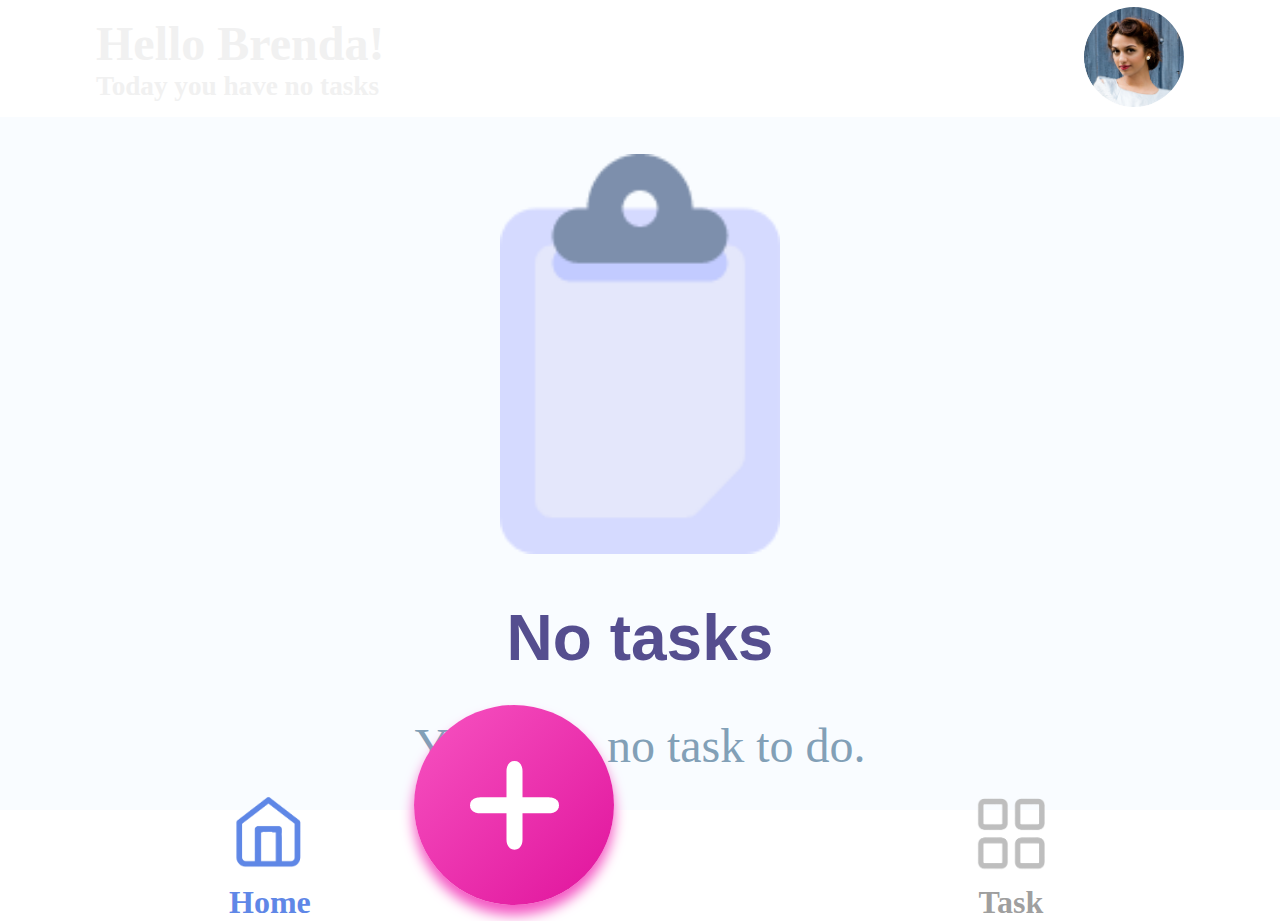
==== home.html @ b43a0989 "Main page commit" ====
<!DOCTYPE html>
<html lang="en">
    <head>
        <title>Home</title>
        <link rel="stylesheet" href="css/home.css">
    </head>
    <body>
        <div class="root">
            <header class="header">
                <div class="header-info">
                    <div class="header-details">
                        <h1>Hello Brenda!</h1>
                        <h3>Today you have no tasks</h3>
                    </div>
                    <div class="header-photo">
                        <img src="img/Untitled.png" width="100" height="100">
                    </div>
                </div>
                <div class="header-reminder"></div>
            </header>
            <section class="content">
                <div>
                    <img src="img/Group 12.png" width="280px" height="400px">
                </div>
                <div>
                    <h1>No tasks</h1>
                    <h3>You have no task to do.</h3>
                </div>
            </section>
            <footer class="footer">
                <div class="home-bar">
                    <img src="img/home.png" width="80" height="90">
                    <h1 >Home</h1>
                </div>
                <div>
                    <div class="add-task">
                        <img src="img/Button.png">
                    </div>
                </div>
                <div class="task-bar">
                    <img src="img/task.png" width="80" height="90">
                    <h1>Task</h1>
                </div>
            </footer>
        </div>
    </body>
</html>
---- css/home.css ----
html, body, .root {
  width: 100%;
  height: 100%;
  margin: 0 auto;
}

.root {
  display: -webkit-box;
  display: -ms-flexbox;
  display: flex;
  -webkit-box-orient: vertical;
  -webkit-box-direction: normal;
      -ms-flex-direction: column;
          flex-direction: column;
}

.root .header {
  display: -webkit-box;
  display: -ms-flexbox;
  display: flex;
  -webkit-box-orient: vertical;
  -webkit-box-direction: normal;
      -ms-flex-direction: column;
          flex-direction: column;
  -webkit-box-align: center;
      -ms-flex-align: center;
          align-items: center;
  background-image: url("../img/image2.png");
  background-repeat: round;
  height: 13%;
}

.root .header .header-info {
  display: -webkit-box;
  display: -ms-flexbox;
  display: flex;
  -webkit-box-pack: justify;
      -ms-flex-pack: justify;
          justify-content: space-between;
  -webkit-box-align: center;
      -ms-flex-align: center;
          align-items: center;
  color: #F1F1F1;
  height: 100%;
  width: 85%;
}

.root .header .header-info .header-details {
  width: 50%;
  font-family: Rubik;
}

.root .header .header-info .header-details h1 {
  font-size: 3em;
  margin: 0 auto;
}

.root .header .header-info .header-details h3 {
  font-size: 1.7em;
  margin: 0 auto;
}

.root .header .header-info .header-photo img {
  border-radius: 50%;
}

.root .header .header-reminder {
  height: 500px;
  display: none;
}

.root .content {
  background: #F9FCFF;
  height: 77%;
  display: -webkit-box;
  display: -ms-flexbox;
  display: flex;
  -webkit-box-pack: center;
      -ms-flex-pack: center;
          justify-content: center;
  -webkit-box-orient: vertical;
  -webkit-box-direction: normal;
      -ms-flex-direction: column;
          flex-direction: column;
  -webkit-box-align: center;
      -ms-flex-align: center;
          align-items: center;
}

.root .content h1 {
  color: #554E8F;
  text-align: center;
  font-size: 4em;
  font-family: sans-serif;
}

.root .content h3 {
  color: #82A0B7;
  font-size: 3em;
  margin: 0 auto;
  font-family: Rubik;
  font-weight: normal;
}

.root .footer {
  display: -webkit-box;
  display: -ms-flexbox;
  display: flex;
  width: 90%;
  -ms-flex-pack: distribute;
      justify-content: space-around;
  -webkit-box-align: center;
      -ms-flex-align: center;
          align-items: center;
  -ms-flex-item-align: center;
      align-self: center;
  position: relative;
  height: 10%;
}

.root .footer .home-bar h1 {
  color: #5F87E7;
  text-align: center;
  margin: 0 auto;
}

.root .footer .add-task {
  width: 200px;
  height: 200px;
  border-radius: 50%;
  position: absolute;
  top: -105px;
  left: 350px;
  background: -webkit-gradient(linear, left top, right bottom, from(#F753C1), to(#E0139C));
  background: linear-gradient(to bottom right, #F753C1, #E0139C);
  -webkit-box-shadow: 0px 10px 13px #F456C3;
          box-shadow: 0px 10px 13px #F456C3;
  display: -webkit-box;
  display: -ms-flexbox;
  display: flex;
  -webkit-box-pack: center;
      -ms-flex-pack: center;
          justify-content: center;
  -webkit-box-align: center;
      -ms-flex-align: center;
          align-items: center;
}

.root .footer .task-bar h1 {
  color: #9F9F9F;
  text-align: center;
  margin: 0 auto;
}
/*# sourceMappingURL=home.css.map */
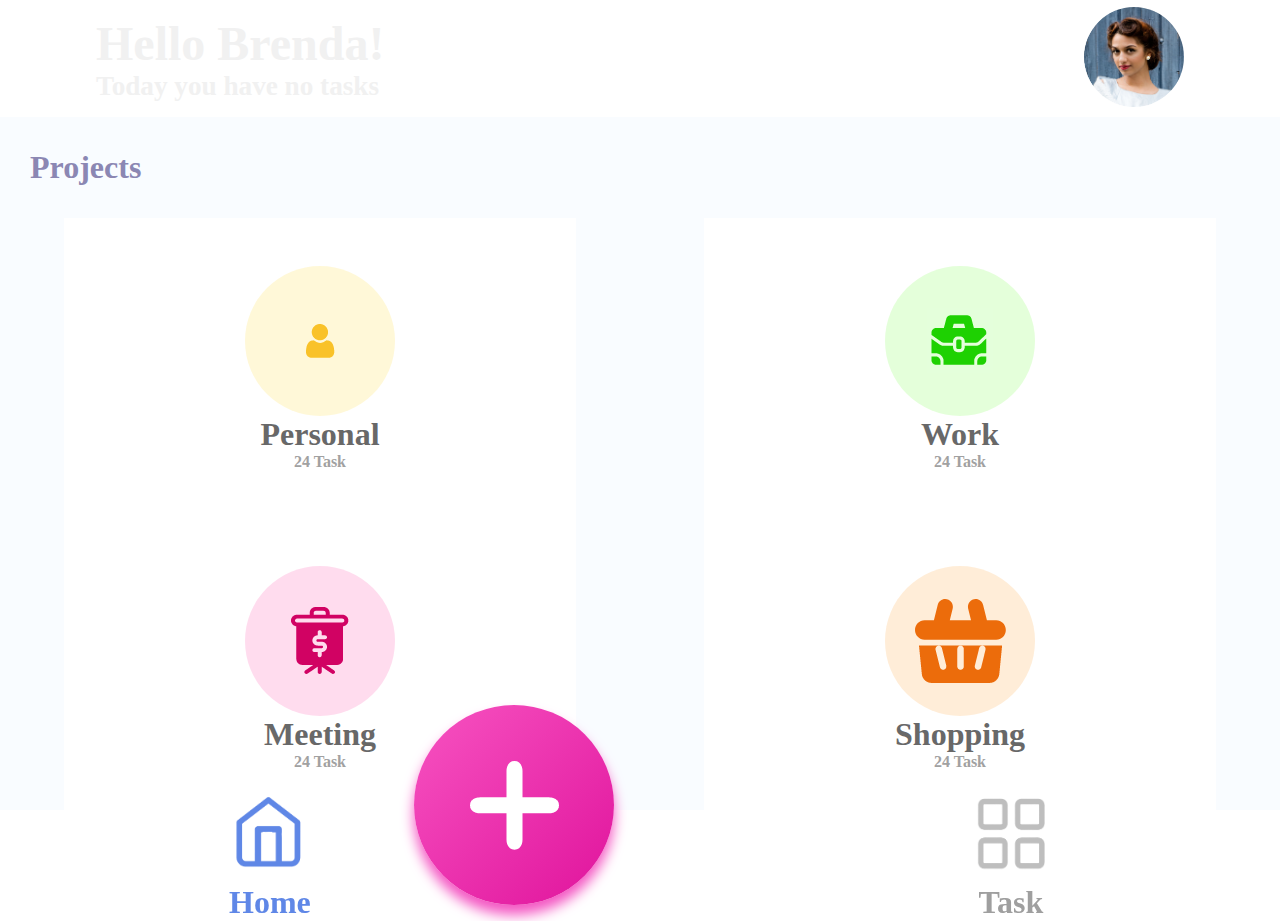
==== commit 6f1b52ed: "task first commit" ====
--- a/home.html
+++ b/home.html
@@ -18,13 +18,60 @@
                 </div>
                 <div class="header-reminder"></div>
             </header>
-            <section class="content">
+            <section class="content-home">
                 <div>
                     <img src="img/Group 12.png" width="280px" height="400px">
                 </div>
                 <div>
                     <h1>No tasks</h1>
                     <h3>You have no task to do.</h3>
+                </div>
+            </section>
+            <section class="content-task">
+                <h3>Projects</h3>
+                <div class="prjects">
+                    <div class="task-type">
+                        <div class="type-presonal">
+                            <img src="img/user.png">
+                        </div>
+                        <h1>Personal</h1>
+                        <h4>24 Task</h4>
+                    </div>
+                    <div class="task-type">
+                        <div class="type-work">
+                            <img src="img/Capture.PNG" >
+                        </div>
+                        <h1>Work</h1>
+                        <h4>24 Task</h4>
+                    </div>
+                    <div class="task-type">
+                        <div class="type-meeting">
+                            <img src="img/presentation (1).png">
+                        </div>
+                        <h1>Meeting</h1>
+                        <h4>24 Task</h4>
+                    </div>
+                    <div class="task-type">
+                        <div class="type-shopping">
+                            <img src="img/shopping-basket.png">
+                        </div>
+                        <h1>Shopping</h1>
+                        <h4>24 Task</h4>
+                    </div>
+                    <div class="task-type">
+                        <div class="type-party">
+                            <img src="img/confetti.png">
+                        </div>
+                        <h1>Party</h1>
+                        <h4>24 Task</h4>
+                    </div>
+                    <div class="task-type">
+                        <div class="type-study">
+                            <img src="img/molecule.png">
+                        </div>
+                        <h1>Study</h1>
+                        <h4>24 Task</h4>
+                    </div>
                 </div>
             </section>
             <footer class="footer">
--- a/css/home.css
+++ b/css/home.css
@@ -1,3 +1,8 @@
+* {
+  -webkit-box-sizing: border-box;
+          box-sizing: border-box;
+}
+
 html, body, .root {
   width: 100%;
   height: 100%;
@@ -69,37 +74,138 @@
   display: none;
 }
 
-.root .content {
+.root .content-home {
   background: #F9FCFF;
   height: 77%;
-  display: -webkit-box;
-  display: -ms-flexbox;
-  display: flex;
-  -webkit-box-pack: center;
-      -ms-flex-pack: center;
-          justify-content: center;
-  -webkit-box-orient: vertical;
-  -webkit-box-direction: normal;
-      -ms-flex-direction: column;
-          flex-direction: column;
-  -webkit-box-align: center;
-      -ms-flex-align: center;
-          align-items: center;
-}
-
-.root .content h1 {
+  display: none;
+  -webkit-box-pack: center;
+      -ms-flex-pack: center;
+          justify-content: center;
+  -webkit-box-orient: vertical;
+  -webkit-box-direction: normal;
+      -ms-flex-direction: column;
+          flex-direction: column;
+  -webkit-box-align: center;
+      -ms-flex-align: center;
+          align-items: center;
+}
+
+.root .content-home h1 {
   color: #554E8F;
   text-align: center;
   font-size: 4em;
   font-family: sans-serif;
 }
 
-.root .content h3 {
+.root .content-home h3 {
   color: #82A0B7;
   font-size: 3em;
   margin: 0 auto;
   font-family: Rubik;
   font-weight: normal;
+}
+
+.root .content-task {
+  display: -webkit-box;
+  display: -ms-flexbox;
+  display: flex;
+  -webkit-box-orient: vertical;
+  -webkit-box-direction: normal;
+      -ms-flex-direction: column;
+          flex-direction: column;
+  height: 77%;
+  background-color: #F9FCFF;
+  overflow: scroll;
+}
+
+.root .content-task h3 {
+  color: #8B87B3;
+  font-size: 2em;
+  font-family: rubik;
+  padding-left: 30px;
+}
+
+.root .content-task .prjects {
+  display: -webkit-box;
+  display: -ms-flexbox;
+  display: flex;
+  -ms-flex-wrap: wrap;
+      flex-wrap: wrap;
+  -ms-flex-pack: distribute;
+      justify-content: space-around;
+}
+
+.root .content-task .prjects .task-type {
+  background-color: #FFFFFF;
+  height: 300px;
+  width: 40%;
+  display: -webkit-box;
+  display: -ms-flexbox;
+  display: flex;
+  -webkit-box-orient: vertical;
+  -webkit-box-direction: normal;
+      -ms-flex-direction: column;
+          flex-direction: column;
+  -webkit-box-pack: center;
+      -ms-flex-pack: center;
+          justify-content: center;
+  -webkit-box-align: center;
+      -ms-flex-align: center;
+          align-items: center;
+}
+
+.root .content-task .prjects .task-type .type-presonal {
+  background-color: #ffee9b63;
+}
+
+.root .content-task .prjects .task-type .type-work {
+  background-color: #b6ff9b5e;
+}
+
+.root .content-task .prjects .task-type .type-meeting {
+  background-color: #ff9bcd59;
+}
+
+.root .content-task .prjects .task-type .type-shopping {
+  background-color: #ffd09b63;
+}
+
+.root .content-task .prjects .task-type .type-party {
+  background-color: #9bfff855;
+}
+
+.root .content-task .prjects .task-type .type-study {
+  background-color: #f59bff4d;
+}
+
+.root .content-task .prjects .task-type div {
+  height: 150px;
+  width: 150px;
+  background: #ffee9b;
+  border-radius: 50%;
+  display: -webkit-box;
+  display: -ms-flexbox;
+  display: flex;
+  -webkit-box-pack: center;
+      -ms-flex-pack: center;
+          justify-content: center;
+  -webkit-box-align: center;
+      -ms-flex-align: center;
+          align-items: center;
+}
+
+.root .content-task .prjects .task-type h1, .root .content-task .prjects .task-type h4 {
+  margin: 0;
+  font-family: rubik;
+}
+
+.root .content-task .prjects .task-type h1 {
+  color: #686868;
+  font-size: 2em;
+}
+
+.root .content-task .prjects .task-type h4 {
+  color: #A1A1A1;
 }
 
 .root .footer {
